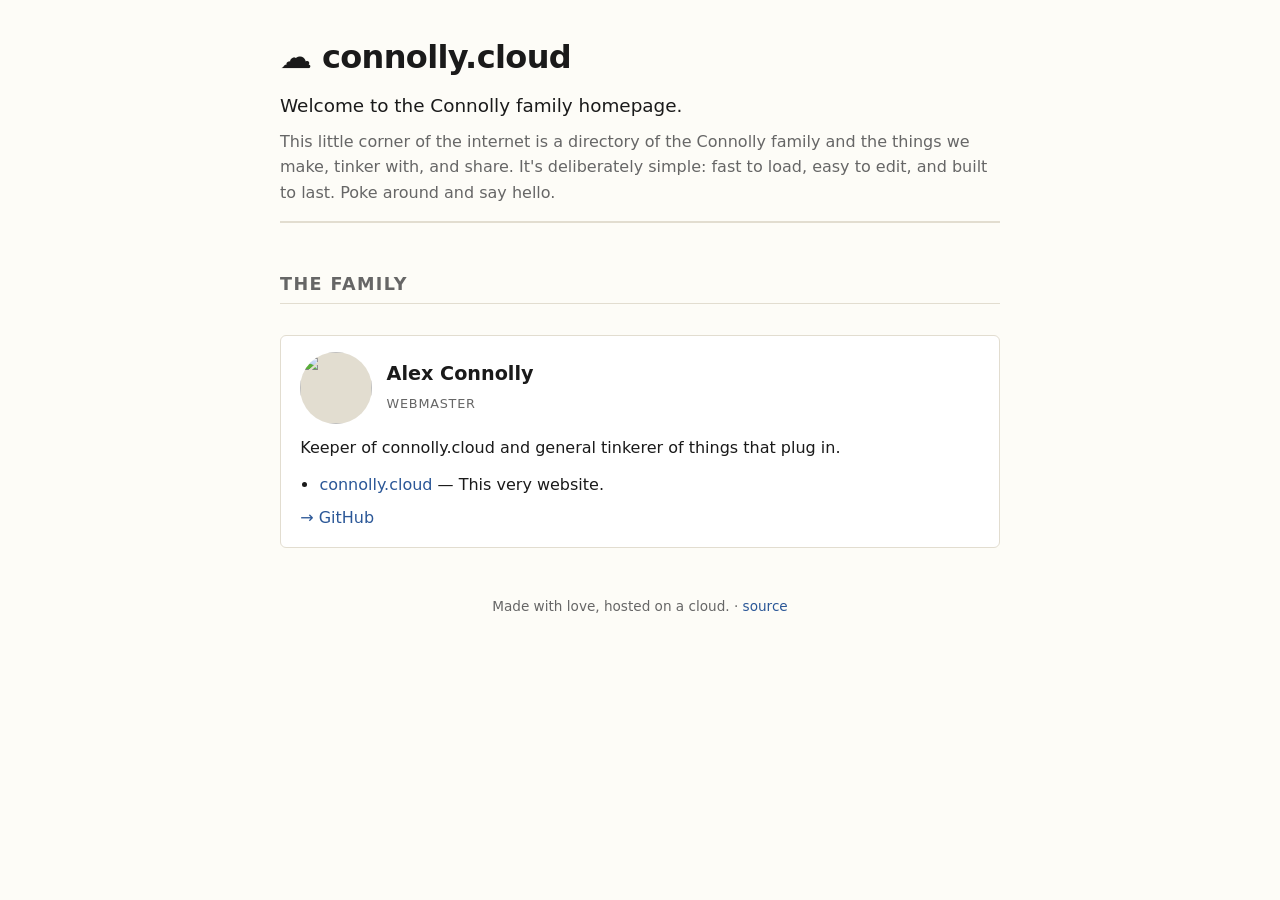
==== index.html @ da454457 "Build connolly.cloud family homepage Static, zero-build family directory hosted on GitHub Pages. All" ====
<!doctype html>
<html lang="en">
<head>
  <meta charset="utf-8">
  <meta name="viewport" content="width=device-width, initial-scale=1">
  <title>connolly.cloud</title>
  <meta name="description" content="The Connolly family homepage — a directory of the family and their projects.">
  <link rel="icon" href="data:image/svg+xml,<svg xmlns='http://www.w3.org/2000/svg' viewBox='0 0 16 16'><text y='14' font-size='14'>&#9729;</text></svg>">
  <link rel="stylesheet" href="style.css">
</head>
<body>
  <main id="app">
    <p class="loading">Loading&hellip;</p>
  </main>
  <footer>Made with love, hosted on a cloud. &middot; <a href="https://github.com/AlexConnolly/connollycloud">source</a></footer>

  <script>
    // Tiny helper: escape user-provided strings before inserting as HTML.
    const esc = (s) => String(s == null ? "" : s).replace(/[&<>"']/g, (c) => ({
      "&": "&amp;", "<": "&lt;", ">": "&gt;", '"': "&quot;", "'": "&#39;"
    }[c]));

    function linkList(links) {
      if (!links || !links.length) return "";
      return '<ul class="links">' + links.map((l) =>
        '<li><a href="' + esc(l.url) + '">' + esc(l.label) + '</a></li>'
      ).join("") + "</ul>";
    }

    function projectList(projects) {
      if (!projects || !projects.length) return "";
      return '<ul class="projects">' + projects.map((p) => {
        const name = p.url
          ? '<a href="' + esc(p.url) + '">' + esc(p.name) + "</a>"
          : esc(p.name);
        const desc = p.description ? ' &mdash; ' + esc(p.description) : "";
        return "<li>" + name + desc + "</li>";
      }).join("") + "</ul>";
    }

    function person(m) {
      const avatar = m.avatar
        ? '<img class="avatar" src="' + esc(m.avatar) + '" alt="" width="72" height="72" loading="lazy">'
        : "";
      const role = m.role ? '<span class="role">' + esc(m.role) + "</span>" : "";
      return '<article class="person">' +
        '<div class="person-head">' + avatar +
        '<div><h3>' + esc(m.name) + "</h3>" + role + "</div></div>" +
        (m.description ? "<p>" + esc(m.description) + "</p>" : "") +
        projectList(m.projects) +
        linkList(m.links) +
      "</article>";
    }

    fetch("data.json")
      .then((r) => { if (!r.ok) throw new Error(r.status); return r.json(); })
      .then((data) => {
        const s = data.site || {};
        document.title = s.title || "connolly.cloud";
        const html =
          "<header>" +
            "<h1>" + esc(s.title || "connolly.cloud") + "</h1>" +
            (s.welcome ? '<p class="welcome">' + esc(s.welcome) + "</p>" : "") +
            (s.about ? '<p class="about">' + esc(s.about) + "</p>" : "") +
          "</header>" +
          '<section class="people">' +
            "<h2>The Family</h2>" +
            (data.family || []).map(person).join("") +
          "</section>";
        document.getElementById("app").innerHTML = html;
      })
      .catch((err) => {
        document.getElementById("app").innerHTML =
          '<p class="error">Could not load the family directory (' + esc(err.message) + ").</p>";
      });
  </script>
</body>
</html>
---- style.css ----
:root {
  --bg: #fdfcf7;
  --fg: #1a1a1a;
  --muted: #666;
  --accent: #2b5797;
  --line: #e2ddd0;
  --card: #ffffff;
}

@media (prefers-color-scheme: dark) {
  :root {
    --bg: #16171a;
    --fg: #e8e6e0;
    --muted: #9a978e;
    --accent: #7fa8e0;
    --line: #2c2e33;
    --card: #1d1f23;
  }
}

* { box-sizing: border-box; }

body {
  margin: 0;
  padding: 2rem 1rem 4rem;
  background: var(--bg);
  color: var(--fg);
  font: 16px/1.6 system-ui, -apple-system, Georgia, "Times New Roman", serif;
}

main { max-width: 720px; margin: 0 auto; }

header { border-bottom: 2px solid var(--line); padding-bottom: 1rem; margin-bottom: 2rem; }

h1 {
  margin: 0 0 .25rem;
  font-size: 2rem;
  letter-spacing: -.02em;
}

h1::before { content: "\2601\FE0F  "; }

h2 {
  font-size: 1.1rem;
  text-transform: uppercase;
  letter-spacing: .08em;
  color: var(--muted);
  border-bottom: 1px solid var(--line);
  padding-bottom: .3rem;
}

.welcome { font-size: 1.15rem; margin: .5rem 0; }
.about { color: var(--muted); margin: .5rem 0 0; }

a { color: var(--accent); text-decoration: none; }
a:hover { text-decoration: underline; }

.people { display: grid; gap: 1rem; }

.person {
  background: var(--card);
  border: 1px solid var(--line);
  border-radius: 6px;
  padding: 1rem 1.2rem;
}

.person-head { display: flex; align-items: center; gap: .9rem; }
.person-head h3 { margin: 0; font-size: 1.2rem; }

.avatar {
  border-radius: 50%;
  background: var(--line);
  flex: 0 0 auto;
}

.role {
  display: inline-block;
  font-size: .8rem;
  text-transform: uppercase;
  letter-spacing: .06em;
  color: var(--muted);
}

.person p { margin: .7rem 0; }

ul.projects, ul.links { margin: .5rem 0 0; padding-left: 1.2rem; }
ul.links { list-style: none; padding-left: 0; display: flex; flex-wrap: wrap; gap: .8rem; }
ul.links a::before { content: "\2192\00A0"; }

.loading, .error { color: var(--muted); text-align: center; padding: 2rem; }

footer { text-align: center; color: var(--muted); font-size: .85rem; margin-top: 3rem; }
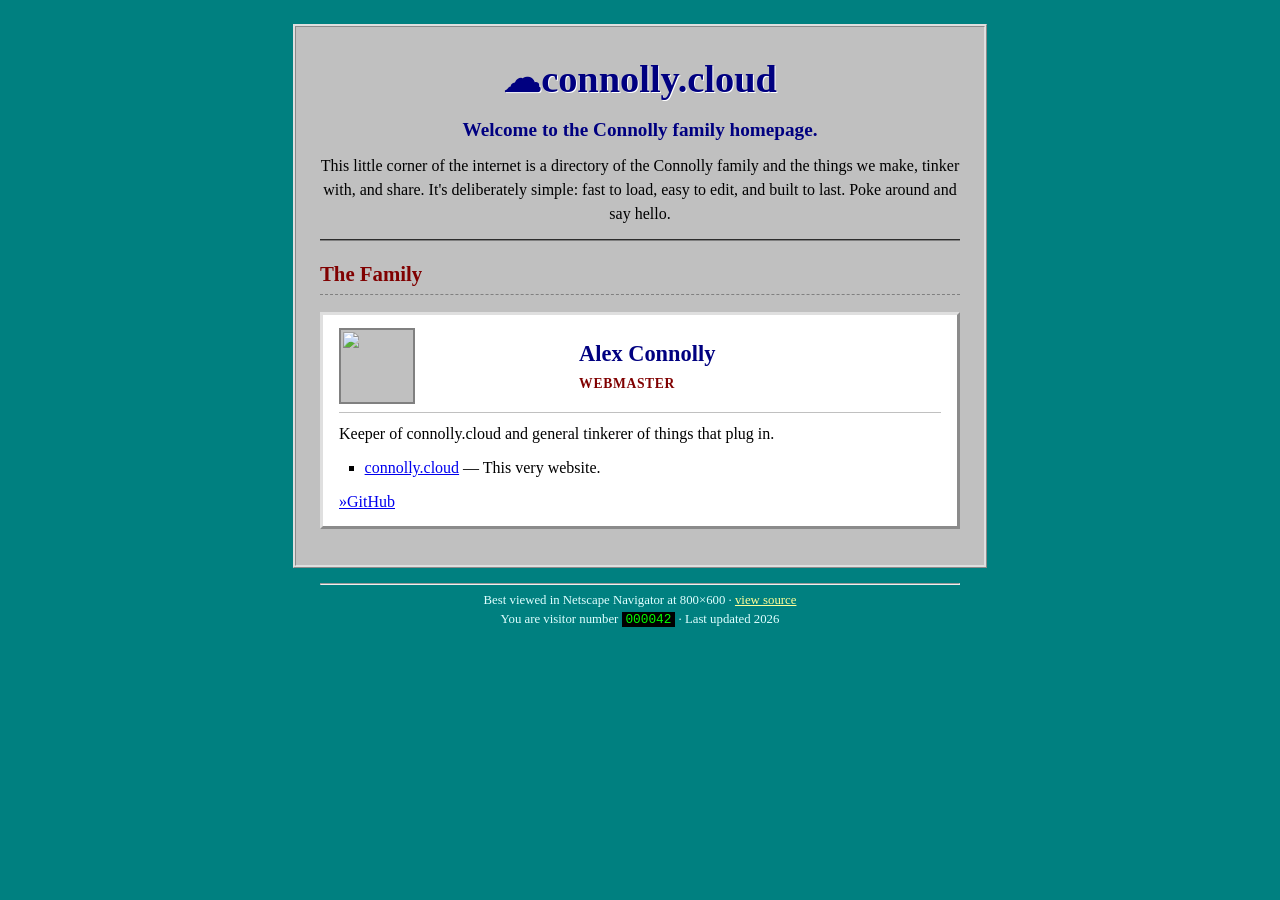
==== commit 4cfde5ba: "Give it an authentic 90s look Teal desktop, silver beveled window, Times New Roman, navy/maroon head" ====
--- a/index.html
+++ b/index.html
@@ -12,7 +12,14 @@
   <main id="app">
     <p class="loading">Loading&hellip;</p>
   </main>
-  <footer>Made with love, hosted on a cloud. &middot; <a href="https://github.com/AlexConnolly/connollycloud">source</a></footer>
+  <footer>
+    <hr>
+    Best viewed in Netscape Navigator at 800&times;600 &middot;
+    <a href="https://github.com/AlexConnolly/connollycloud">view source</a><br>
+    You are visitor number
+    <span style="font-family:'Courier New',monospace;background:#000;color:#0f0;padding:0 .3em">000042</span>
+    &middot; Last updated 2026
+  </footer>
 
   <script>
     // Tiny helper: escape user-provided strings before inserting as HTML.
--- a/style.css
+++ b/style.css
@@ -1,92 +1,139 @@
-:root {
-  --bg: #fdfcf7;
-  --fg: #1a1a1a;
-  --muted: #666;
-  --accent: #2b5797;
-  --line: #e2ddd0;
-  --card: #ffffff;
-}
-
-@media (prefers-color-scheme: dark) {
-  :root {
-    --bg: #16171a;
-    --fg: #e8e6e0;
-    --muted: #9a978e;
-    --accent: #7fa8e0;
-    --line: #2c2e33;
-    --card: #1d1f23;
-  }
-}
-
-* { box-sizing: border-box; }
+/* connolly.cloud — like it's 1997. Best viewed in 800x600. */
 
 body {
   margin: 0;
-  padding: 2rem 1rem 4rem;
-  background: var(--bg);
-  color: var(--fg);
-  font: 16px/1.6 system-ui, -apple-system, Georgia, "Times New Roman", serif;
+  padding: 1.5em 1em 3em;
+  background: #008080; /* classic teal desktop */
+  color: #000000;
+  font-family: "Times New Roman", Times, Georgia, serif;
+  font-size: 16px;
+  line-height: 1.5;
 }
 
-main { max-width: 720px; margin: 0 auto; }
+main {
+  max-width: 640px;
+  margin: 0 auto;
+  background: #c0c0c0; /* silver window */
+  border: 3px ridge #dfdfdf;
+  padding: 1em 1.5em;
+}
 
-header { border-bottom: 2px solid var(--line); padding-bottom: 1rem; margin-bottom: 2rem; }
+/* ---- Header ---- */
+
+header {
+  text-align: center;
+  border-bottom: 2px groove #808080;
+  padding-bottom: .8em;
+  margin-bottom: 1em;
+}
 
 h1 {
-  margin: 0 0 .25rem;
-  font-size: 2rem;
-  letter-spacing: -.02em;
+  margin: .2em 0;
+  font-size: 2.4em;
+  font-weight: bold;
+  color: #000080; /* navy */
+  text-shadow: 1px 1px 0 #ffffff;
 }
 
-h1::before { content: "\2601\FE0F  "; }
+h1::before { content: "\2601 "; }
 
 h2 {
-  font-size: 1.1rem;
-  text-transform: uppercase;
-  letter-spacing: .08em;
-  color: var(--muted);
-  border-bottom: 1px solid var(--line);
-  padding-bottom: .3rem;
+  font-size: 1.3em;
+  color: #800000; /* maroon */
+  border-bottom: 1px dashed #808080;
+  padding-bottom: .2em;
 }
 
-.welcome { font-size: 1.15rem; margin: .5rem 0; }
-.about { color: var(--muted); margin: .5rem 0 0; }
+.welcome {
+  font-weight: bold;
+  font-size: 1.2em;
+  color: #000080;
+  margin: .4em 0;
+}
 
-a { color: var(--accent); text-decoration: none; }
-a:hover { text-decoration: underline; }
+.about {
+  font-size: 1em;
+  margin: .6em 0 0;
+}
 
-.people { display: grid; gap: 1rem; }
+/* ---- Links: bright blue, underlined, purple when visited ---- */
+
+a { color: #0000ee; text-decoration: underline; }
+a:visited { color: #551a8b; }
+a:hover { color: #ee0000; background: #ffff99; }
+
+/* ---- People ---- */
+
+.people { margin-top: 1em; }
 
 .person {
-  background: var(--card);
-  border: 1px solid var(--line);
-  border-radius: 6px;
-  padding: 1rem 1.2rem;
+  background: #ffffff;
+  border: 3px outset #dfdfdf;
+  padding: .8em 1em;
+  margin-bottom: 1.2em;
 }
 
-.person-head { display: flex; align-items: center; gap: .9rem; }
-.person-head h3 { margin: 0; font-size: 1.2rem; }
+.person-head {
+  display: table;
+  width: 100%;
+  border-bottom: 1px solid #c0c0c0;
+  padding-bottom: .5em;
+  margin-bottom: .5em;
+}
+
+.person-head .avatar,
+.person-head > div { display: table-cell; vertical-align: middle; }
 
 .avatar {
-  border-radius: 50%;
-  background: var(--line);
-  flex: 0 0 auto;
+  border: 2px solid #808080;
+  margin-right: .9em;
+  width: 72px;
+  height: 72px;
+  background: #c0c0c0;
+}
+
+.person-head h3 {
+  margin: 0;
+  font-size: 1.4em;
+  color: #000080;
 }
 
 .role {
   display: inline-block;
-  font-size: .8rem;
+  font-size: .85em;
+  font-weight: bold;
+  color: #800000;
   text-transform: uppercase;
-  letter-spacing: .06em;
-  color: var(--muted);
+  letter-spacing: .05em;
 }
 
-.person p { margin: .7rem 0; }
+.person p { margin: .6em 0; }
 
-ul.projects, ul.links { margin: .5rem 0 0; padding-left: 1.2rem; }
-ul.links { list-style: none; padding-left: 0; display: flex; flex-wrap: wrap; gap: .8rem; }
-ul.links a::before { content: "\2192\00A0"; }
+/* Bullets: classic square markers */
+ul.projects { margin: .5em 0; padding-left: 1.6em; list-style: square; }
 
-.loading, .error { color: var(--muted); text-align: center; padding: 2rem; }
+ul.links { margin: .6em 0 0; padding: 0; list-style: none; }
+ul.links li { display: inline; margin-right: 1em; }
+ul.links a::before { content: "\00BB "; } /* » */
 
-footer { text-align: center; color: var(--muted); font-size: .85rem; margin-top: 3rem; }
+/* ---- Status text ---- */
+
+.loading, .error {
+  text-align: center;
+  font-style: italic;
+  padding: 1.5em;
+}
+.error { color: #800000; font-weight: bold; }
+
+/* ---- Footer ---- */
+
+footer {
+  max-width: 640px;
+  margin: 1.2em auto 0;
+  text-align: center;
+  font-size: .8em;
+  color: #dfffff;
+}
+
+footer a { color: #ffff99; }
+footer a:visited { color: #ffff99; }
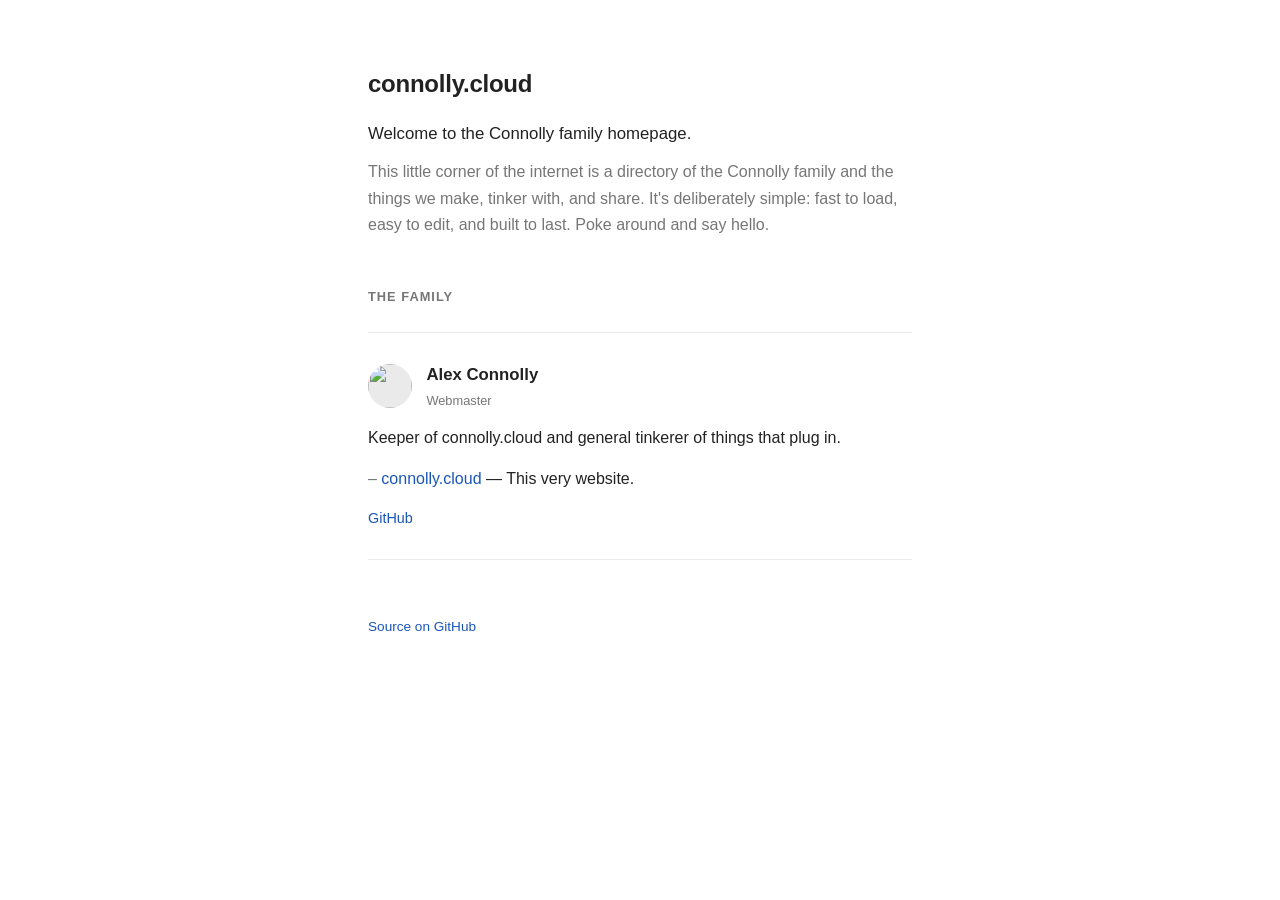
==== commit 8e263d73: "Redesign as clean, minimal typographic web Drop the retro kitsch for a well-designed, text-forward l" ====
--- a/index.html
+++ b/index.html
@@ -13,12 +13,7 @@
     <p class="loading">Loading&hellip;</p>
   </main>
   <footer>
-    <hr>
-    Best viewed in Netscape Navigator at 800&times;600 &middot;
-    <a href="https://github.com/AlexConnolly/connollycloud">view source</a><br>
-    You are visitor number
-    <span style="font-family:'Courier New',monospace;background:#000;color:#0f0;padding:0 .3em">000042</span>
-    &middot; Last updated 2026
+    <a href="https://github.com/AlexConnolly/connollycloud">Source on GitHub</a>
   </footer>
 
   <script>
--- a/style.css
+++ b/style.css
@@ -1,139 +1,114 @@
-/* connolly.cloud — like it's 1997. Best viewed in 800x600. */
+:root {
+  --bg: #ffffff;
+  --fg: #222222;
+  --muted: #767676;
+  --accent: #1a56b8;
+  --line: #eaeaea;
+}
+
+@media (prefers-color-scheme: dark) {
+  :root {
+    --bg: #16161a;
+    --fg: #e6e6e6;
+    --muted: #9a9a9a;
+    --accent: #8ab4f8;
+    --line: #2a2a30;
+  }
+}
+
+* { box-sizing: border-box; }
+
+html { -webkit-text-size-adjust: 100%; }
 
 body {
   margin: 0;
-  padding: 1.5em 1em 3em;
-  background: #008080; /* classic teal desktop */
-  color: #000000;
-  font-family: "Times New Roman", Times, Georgia, serif;
-  font-size: 16px;
-  line-height: 1.5;
+  padding: 4rem 1.25rem 6rem;
+  background: var(--bg);
+  color: var(--fg);
+  font: 16px/1.65 -apple-system, BlinkMacSystemFont, "Segoe UI", Roboto, Helvetica, Arial, sans-serif;
+  -webkit-font-smoothing: antialiased;
 }
 
-main {
-  max-width: 640px;
-  margin: 0 auto;
-  background: #c0c0c0; /* silver window */
-  border: 3px ridge #dfdfdf;
-  padding: 1em 1.5em;
-}
+main { max-width: 34rem; margin: 0 auto; }
+
+a { color: var(--accent); text-decoration: none; }
+a:hover { text-decoration: underline; }
 
 /* ---- Header ---- */
 
-header {
-  text-align: center;
-  border-bottom: 2px groove #808080;
-  padding-bottom: .8em;
-  margin-bottom: 1em;
+header { margin-bottom: 3rem; }
+
+h1 {
+  margin: 0;
+  font-size: 1.5rem;
+  font-weight: 650;
+  letter-spacing: -0.01em;
 }
 
-h1 {
-  margin: .2em 0;
-  font-size: 2.4em;
-  font-weight: bold;
-  color: #000080; /* navy */
-  text-shadow: 1px 1px 0 #ffffff;
+.welcome { margin: 1rem 0 0; font-size: 1.05rem; }
+
+.about { margin: 0.75rem 0 0; color: var(--muted); }
+
+/* ---- Family ---- */
+
+h2 {
+  margin: 0 0 1.5rem;
+  font-size: 0.8rem;
+  font-weight: 600;
+  text-transform: uppercase;
+  letter-spacing: 0.08em;
+  color: var(--muted);
 }
 
-h1::before { content: "\2601 "; }
+.person {
+  padding: 1.75rem 0;
+  border-top: 1px solid var(--line);
+}
+.person:last-child { border-bottom: 1px solid var(--line); }
 
-h2 {
-  font-size: 1.3em;
-  color: #800000; /* maroon */
-  border-bottom: 1px dashed #808080;
-  padding-bottom: .2em;
+.person-head { display: flex; align-items: center; gap: 0.9rem; }
+
+.avatar {
+  width: 44px;
+  height: 44px;
+  border-radius: 50%;
+  flex: 0 0 auto;
+  background: var(--line);
 }
 
-.welcome {
-  font-weight: bold;
-  font-size: 1.2em;
-  color: #000080;
-  margin: .4em 0;
+.person-head h3 { margin: 0; font-size: 1.05rem; font-weight: 600; }
+
+.role {
+  display: block;
+  font-size: 0.8rem;
+  color: var(--muted);
+  margin-top: 0.1rem;
 }
 
-.about {
-  font-size: 1em;
-  margin: .6em 0 0;
+.person > p { margin: 0.9rem 0 0; }
+
+ul.projects { margin: 0.9rem 0 0; padding: 0; list-style: none; }
+ul.projects li { margin-top: 0.3rem; }
+ul.projects li::before { content: "\2013\00A0"; color: var(--muted); }
+
+ul.links {
+  margin: 0.9rem 0 0;
+  padding: 0;
+  list-style: none;
+  display: flex;
+  flex-wrap: wrap;
+  gap: 1.1rem;
+  font-size: 0.9rem;
 }
 
-/* ---- Links: bright blue, underlined, purple when visited ---- */
+/* ---- Misc ---- */
 
-a { color: #0000ee; text-decoration: underline; }
-a:visited { color: #551a8b; }
-a:hover { color: #ee0000; background: #ffff99; }
-
-/* ---- People ---- */
-
-.people { margin-top: 1em; }
-
-.person {
-  background: #ffffff;
-  border: 3px outset #dfdfdf;
-  padding: .8em 1em;
-  margin-bottom: 1.2em;
-}
-
-.person-head {
-  display: table;
-  width: 100%;
-  border-bottom: 1px solid #c0c0c0;
-  padding-bottom: .5em;
-  margin-bottom: .5em;
-}
-
-.person-head .avatar,
-.person-head > div { display: table-cell; vertical-align: middle; }
-
-.avatar {
-  border: 2px solid #808080;
-  margin-right: .9em;
-  width: 72px;
-  height: 72px;
-  background: #c0c0c0;
-}
-
-.person-head h3 {
-  margin: 0;
-  font-size: 1.4em;
-  color: #000080;
-}
-
-.role {
-  display: inline-block;
-  font-size: .85em;
-  font-weight: bold;
-  color: #800000;
-  text-transform: uppercase;
-  letter-spacing: .05em;
-}
-
-.person p { margin: .6em 0; }
-
-/* Bullets: classic square markers */
-ul.projects { margin: .5em 0; padding-left: 1.6em; list-style: square; }
-
-ul.links { margin: .6em 0 0; padding: 0; list-style: none; }
-ul.links li { display: inline; margin-right: 1em; }
-ul.links a::before { content: "\00BB "; } /* » */
-
-/* ---- Status text ---- */
-
-.loading, .error {
-  text-align: center;
-  font-style: italic;
-  padding: 1.5em;
-}
-.error { color: #800000; font-weight: bold; }
-
-/* ---- Footer ---- */
+.loading, .error { color: var(--muted); padding: 2rem 0; }
+.error { color: #b00020; }
 
 footer {
-  max-width: 640px;
-  margin: 1.2em auto 0;
-  text-align: center;
-  font-size: .8em;
-  color: #dfffff;
+  max-width: 34rem;
+  margin: 3.5rem auto 0;
+  color: var(--muted);
+  font-size: 0.85rem;
 }
-
-footer a { color: #ffff99; }
-footer a:visited { color: #ffff99; }
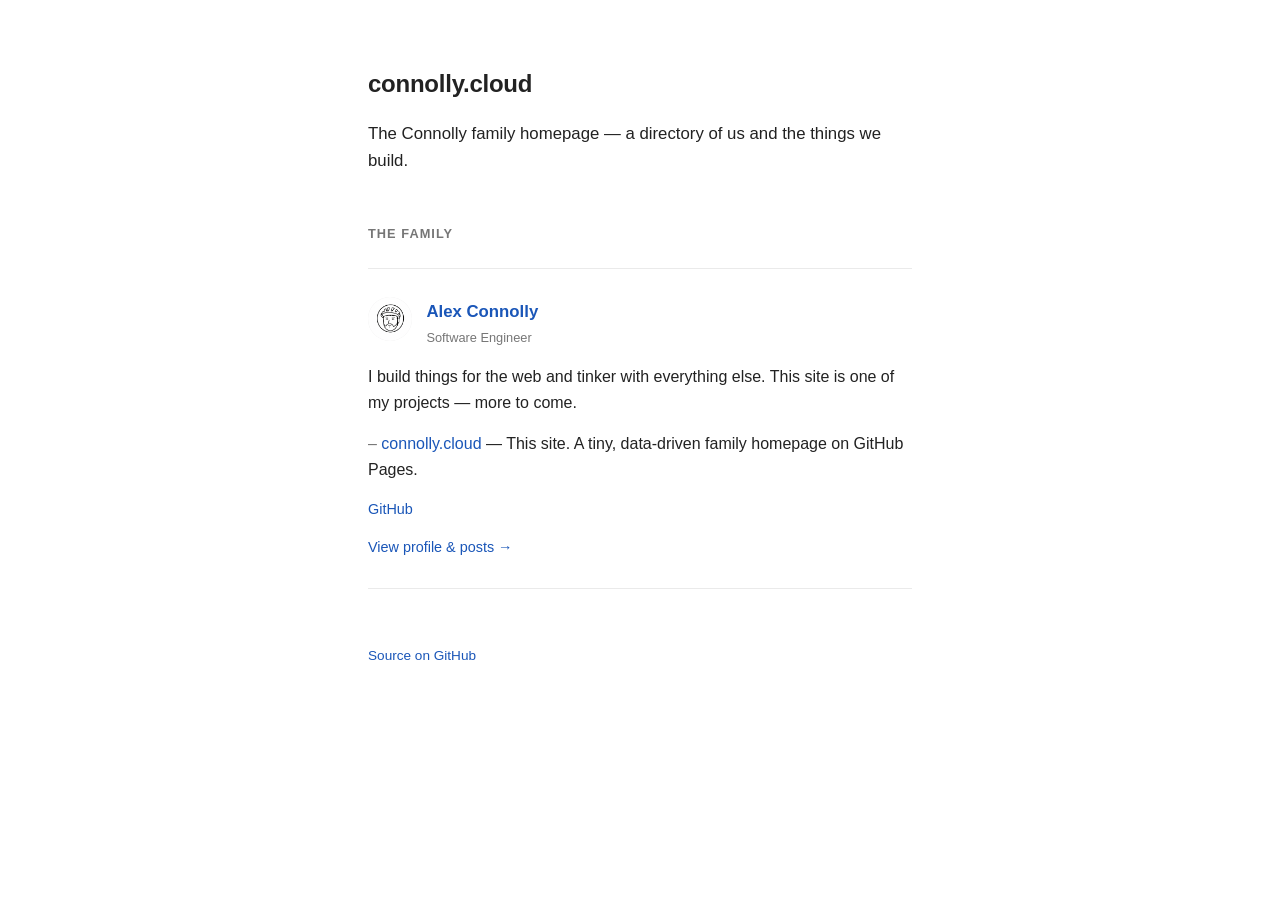
==== commit 22f2c1ae: "Add profile pages and Markdown micro-blog posts Each family member now has a profile page (profile.h" ====
--- a/index.html
+++ b/index.html
@@ -41,16 +41,27 @@
     }
 
     function person(m) {
-      const avatar = m.avatar
+      const profileUrl = m.id ? "profile.html?u=" + encodeURIComponent(m.id) : null;
+      const avatarImg = m.avatar
         ? '<img class="avatar" src="' + esc(m.avatar) + '" alt="" width="72" height="72" loading="lazy">'
         : "";
+      const avatar = profileUrl && avatarImg
+        ? '<a href="' + profileUrl + '">' + avatarImg + "</a>"
+        : avatarImg;
+      const name = profileUrl
+        ? '<a href="' + profileUrl + '">' + esc(m.name) + "</a>"
+        : esc(m.name);
       const role = m.role ? '<span class="role">' + esc(m.role) + "</span>" : "";
+      const more = profileUrl
+        ? '<p class="more"><a href="' + profileUrl + '">View profile &amp; posts &rarr;</a></p>'
+        : "";
       return '<article class="person">' +
         '<div class="person-head">' + avatar +
-        '<div><h3>' + esc(m.name) + "</h3>" + role + "</div></div>" +
+        '<div><h3>' + name + "</h3>" + role + "</div></div>" +
         (m.description ? "<p>" + esc(m.description) + "</p>" : "") +
         projectList(m.projects) +
         linkList(m.links) +
+        more +
       "</article>";
     }
 
--- a/style.css
+++ b/style.css
@@ -101,9 +101,75 @@
   font-size: 0.9rem;
 }
 
+.more { margin: 0.9rem 0 0; font-size: 0.9rem; }
+
+/* ---- Profile page ---- */
+
+.crumb { margin: 0 0 2rem; font-size: 0.9rem; }
+.crumb a { color: var(--muted); }
+
+.profile-head { margin-bottom: 2.5rem; }
+.profile-head h1 { margin: 0; font-size: 1.5rem; font-weight: 650; letter-spacing: -0.01em; }
+.avatar-lg { width: 72px; height: 72px; }
+.profile-head .bio { margin: 1.1rem 0 0; }
+
+.feed-title {
+  margin: 0 0 0.5rem;
+  font-size: 0.8rem;
+  font-weight: 600;
+  text-transform: uppercase;
+  letter-spacing: 0.08em;
+  color: var(--muted);
+}
+
+.post {
+  padding: 1.75rem 0;
+  border-top: 1px solid var(--line);
+}
+.post:last-child { border-bottom: 1px solid var(--line); }
+
+.post-meta { font-size: 0.85rem; color: var(--muted); }
+.post-meta a { color: var(--muted); }
+.post h2 { margin: 0.25rem 0 0.75rem; font-size: 1.15rem; font-weight: 650; }
+
+/* ---- Rendered markdown ---- */
+
+.post-body { line-height: 1.7; }
+.post-body > :first-child { margin-top: 0; }
+.post-body > :last-child { margin-bottom: 0; }
+.post-body h1, .post-body h2, .post-body h3 { font-size: 1.05rem; margin: 1.4rem 0 0.6rem; }
+.post-body p { margin: 0.9rem 0; }
+.post-body ul, .post-body ol { margin: 0.9rem 0; padding-left: 1.4rem; }
+.post-body li { margin-top: 0.2rem; }
+.post-body img { max-width: 100%; height: auto; border-radius: 4px; }
+.post-body a { color: var(--accent); }
+
+.post-body code {
+  font-family: ui-monospace, SFMono-Regular, Menlo, Consolas, monospace;
+  font-size: 0.88em;
+  background: var(--line);
+  padding: 0.1em 0.35em;
+  border-radius: 3px;
+}
+.post-body pre {
+  background: var(--line);
+  padding: 0.9rem 1rem;
+  border-radius: 6px;
+  overflow-x: auto;
+}
+.post-body pre code { background: none; padding: 0; font-size: 0.85rem; }
+
+.post-body blockquote {
+  margin: 0.9rem 0;
+  padding: 0.1rem 0 0.1rem 1rem;
+  border-left: 3px solid var(--line);
+  color: var(--muted);
+}
+.post-body hr { border: none; border-top: 1px solid var(--line); margin: 1.6rem 0; }
+
 /* ---- Misc ---- */
 
-.loading, .error { color: var(--muted); padding: 2rem 0; }
+.loading, .error, .muted { color: var(--muted); padding: 1rem 0; }
 .error { color: #b00020; }
 
 footer {
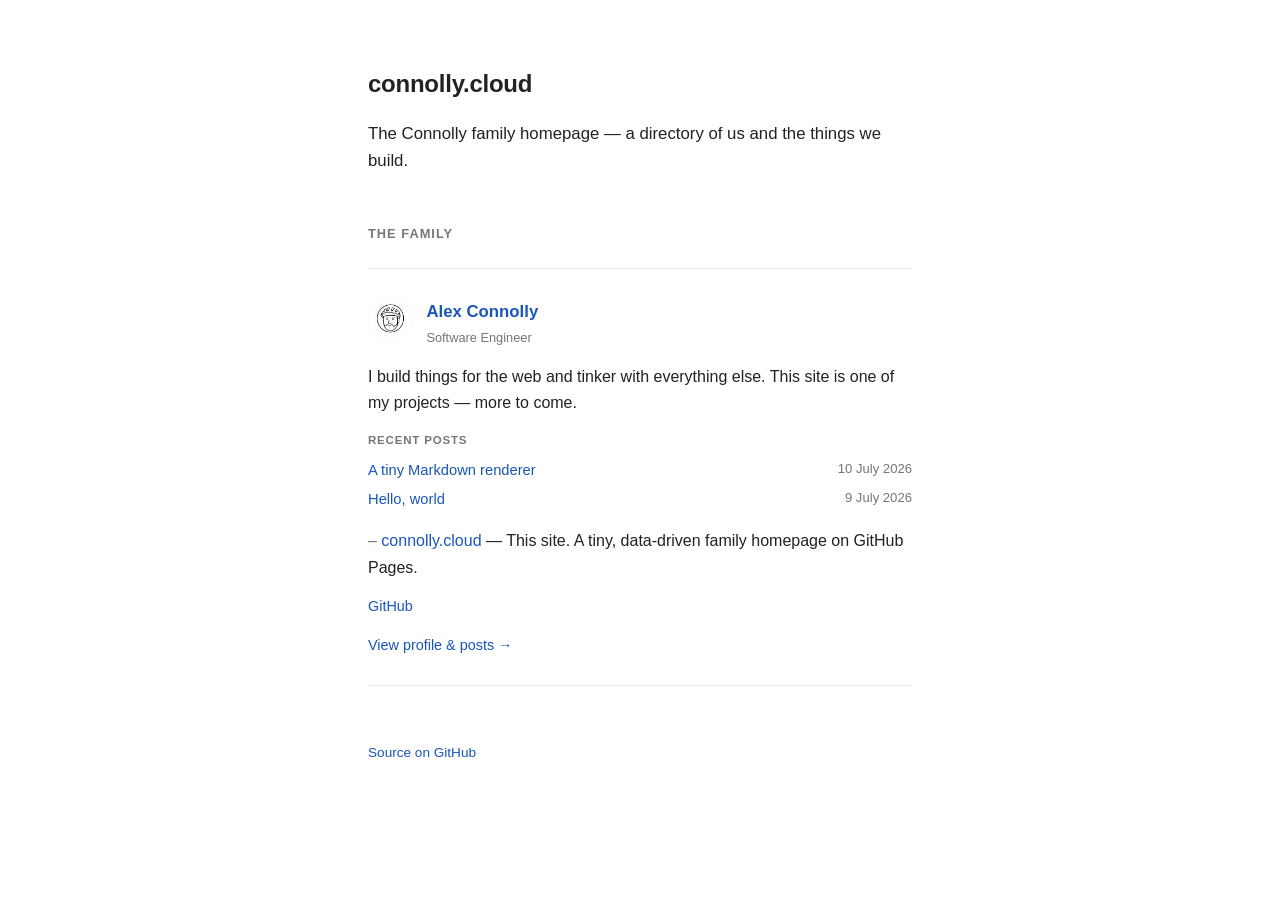
==== commit ec31f4e8: "Show each person's latest posts on their home card Home cards now list a person's 3 most recent post" ====
--- a/index.html
+++ b/index.html
@@ -7,6 +7,8 @@
   <meta name="description" content="The Connolly family homepage — a directory of the family and their projects.">
   <link rel="icon" href="data:image/svg+xml,<svg xmlns='http://www.w3.org/2000/svg' viewBox='0 0 16 16'><text y='14' font-size='14'>&#9729;</text></svg>">
   <link rel="stylesheet" href="style.css">
+  <script src="assets/markdown.js"></script>
+  <script src="assets/posts.js"></script>
 </head>
 <body>
   <main id="app">
@@ -55,14 +57,36 @@
       const more = profileUrl
         ? '<p class="more"><a href="' + profileUrl + '">View profile &amp; posts &rarr;</a></p>'
         : "";
+      const recent = m.id ? '<div class="recent" data-user="' + esc(m.id) + '"></div>' : "";
       return '<article class="person">' +
         '<div class="person-head">' + avatar +
         '<div><h3>' + name + "</h3>" + role + "</div></div>" +
         (m.description ? "<p>" + esc(m.description) + "</p>" : "") +
+        recent +
         projectList(m.projects) +
         linkList(m.links) +
         more +
       "</article>";
+    }
+
+    // Fill each card's placeholder with that person's latest few posts.
+    function fillRecent() {
+      document.querySelectorAll(".recent[data-user]").forEach((el) => {
+        const id = el.getAttribute("data-user");
+        posts.load(id, 3).then((list) => {
+          if (!list.length) return;
+          el.innerHTML =
+            '<p class="recent-label">Recent posts</p>' +
+            '<ul class="recent-list">' +
+            list.map((p) => {
+              const url = "profile.html?u=" + encodeURIComponent(id) + "#" + esc(p.slug);
+              const title = p.title || p.slug;
+              return '<li><a href="' + url + '">' + esc(title) + "</a>" +
+                (p.date ? ' <time>' + esc(md.formatDate(p.date)) + "</time>" : "") + "</li>";
+            }).join("") +
+            "</ul>";
+        });
+      });
     }
 
     fetch("data.json")
@@ -81,6 +105,7 @@
             (data.family || []).map(person).join("") +
           "</section>";
         document.getElementById("app").innerHTML = html;
+        fillRecent();
       })
       .catch((err) => {
         document.getElementById("app").innerHTML =
--- a/style.css
+++ b/style.css
@@ -102,6 +102,26 @@
 }
 
 .more { margin: 0.9rem 0 0; font-size: 0.9rem; }
+
+/* ---- Recent posts on home card ---- */
+
+.recent { margin: 0.9rem 0 0; }
+.recent-label {
+  margin: 0 0 0.35rem;
+  font-size: 0.72rem;
+  font-weight: 600;
+  text-transform: uppercase;
+  letter-spacing: 0.07em;
+  color: var(--muted);
+}
+.recent-list { margin: 0; padding: 0; list-style: none; font-size: 0.92rem; }
+.recent-list li {
+  display: flex;
+  justify-content: space-between;
+  gap: 1rem;
+  padding: 0.15rem 0;
+}
+.recent-list time { color: var(--muted); font-size: 0.82rem; white-space: nowrap; flex: 0 0 auto; }
 
 /* ---- Profile page ---- */
 
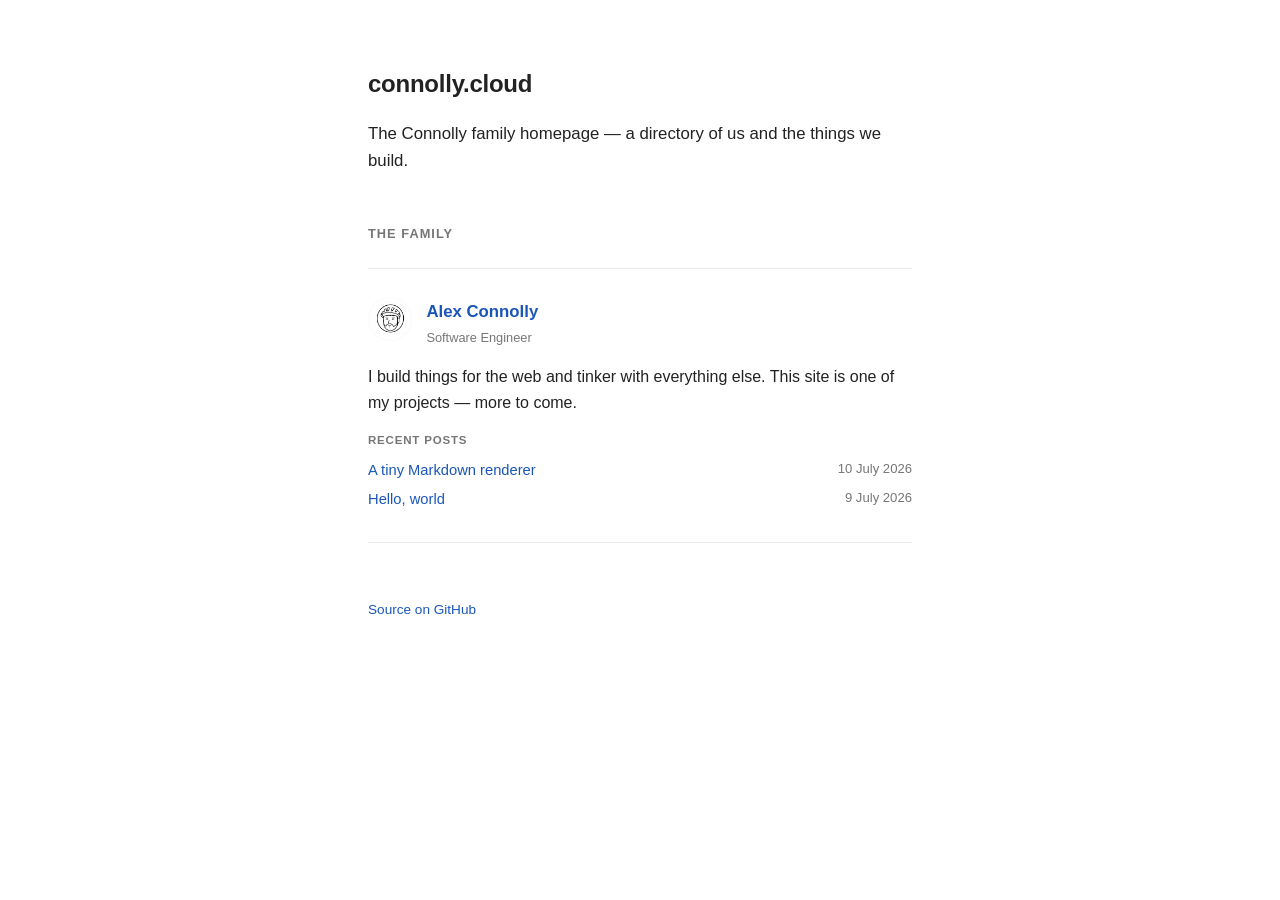
==== commit 7bda0b3f: "Declutter home cards; move detail to profile pages Home cards are now just identity + one-line bio +" ====
--- a/index.html
+++ b/index.html
@@ -24,24 +24,6 @@
       "&": "&amp;", "<": "&lt;", ">": "&gt;", '"': "&quot;", "'": "&#39;"
     }[c]));
 
-    function linkList(links) {
-      if (!links || !links.length) return "";
-      return '<ul class="links">' + links.map((l) =>
-        '<li><a href="' + esc(l.url) + '">' + esc(l.label) + '</a></li>'
-      ).join("") + "</ul>";
-    }
-
-    function projectList(projects) {
-      if (!projects || !projects.length) return "";
-      return '<ul class="projects">' + projects.map((p) => {
-        const name = p.url
-          ? '<a href="' + esc(p.url) + '">' + esc(p.name) + "</a>"
-          : esc(p.name);
-        const desc = p.description ? ' &mdash; ' + esc(p.description) : "";
-        return "<li>" + name + desc + "</li>";
-      }).join("") + "</ul>";
-    }
-
     function person(m) {
       const profileUrl = m.id ? "profile.html?u=" + encodeURIComponent(m.id) : null;
       const avatarImg = m.avatar
@@ -54,18 +36,12 @@
         ? '<a href="' + profileUrl + '">' + esc(m.name) + "</a>"
         : esc(m.name);
       const role = m.role ? '<span class="role">' + esc(m.role) + "</span>" : "";
-      const more = profileUrl
-        ? '<p class="more"><a href="' + profileUrl + '">View profile &amp; posts &rarr;</a></p>'
-        : "";
       const recent = m.id ? '<div class="recent" data-user="' + esc(m.id) + '"></div>' : "";
       return '<article class="person">' +
         '<div class="person-head">' + avatar +
         '<div><h3>' + name + "</h3>" + role + "</div></div>" +
-        (m.description ? "<p>" + esc(m.description) + "</p>" : "") +
+        (m.description ? '<p class="lede">' + esc(m.description) + "</p>" : "") +
         recent +
-        projectList(m.projects) +
-        linkList(m.links) +
-        more +
       "</article>";
     }
 
--- a/style.css
+++ b/style.css
@@ -86,6 +86,7 @@
 }
 
 .person > p { margin: 0.9rem 0 0; }
+.person .lede { color: var(--fg); }
 
 ul.projects { margin: 0.9rem 0 0; padding: 0; list-style: none; }
 ul.projects li { margin-top: 0.3rem; }
@@ -133,7 +134,7 @@
 .avatar-lg { width: 72px; height: 72px; }
 .profile-head .bio { margin: 1.1rem 0 0; }
 
-.feed-title {
+.feed-title, .section-title {
   margin: 0 0 0.5rem;
   font-size: 0.8rem;
   font-weight: 600;
@@ -141,6 +142,8 @@
   letter-spacing: 0.08em;
   color: var(--muted);
 }
+
+.block { margin-bottom: 2.5rem; }
 
 .post {
   padding: 1.75rem 0;
